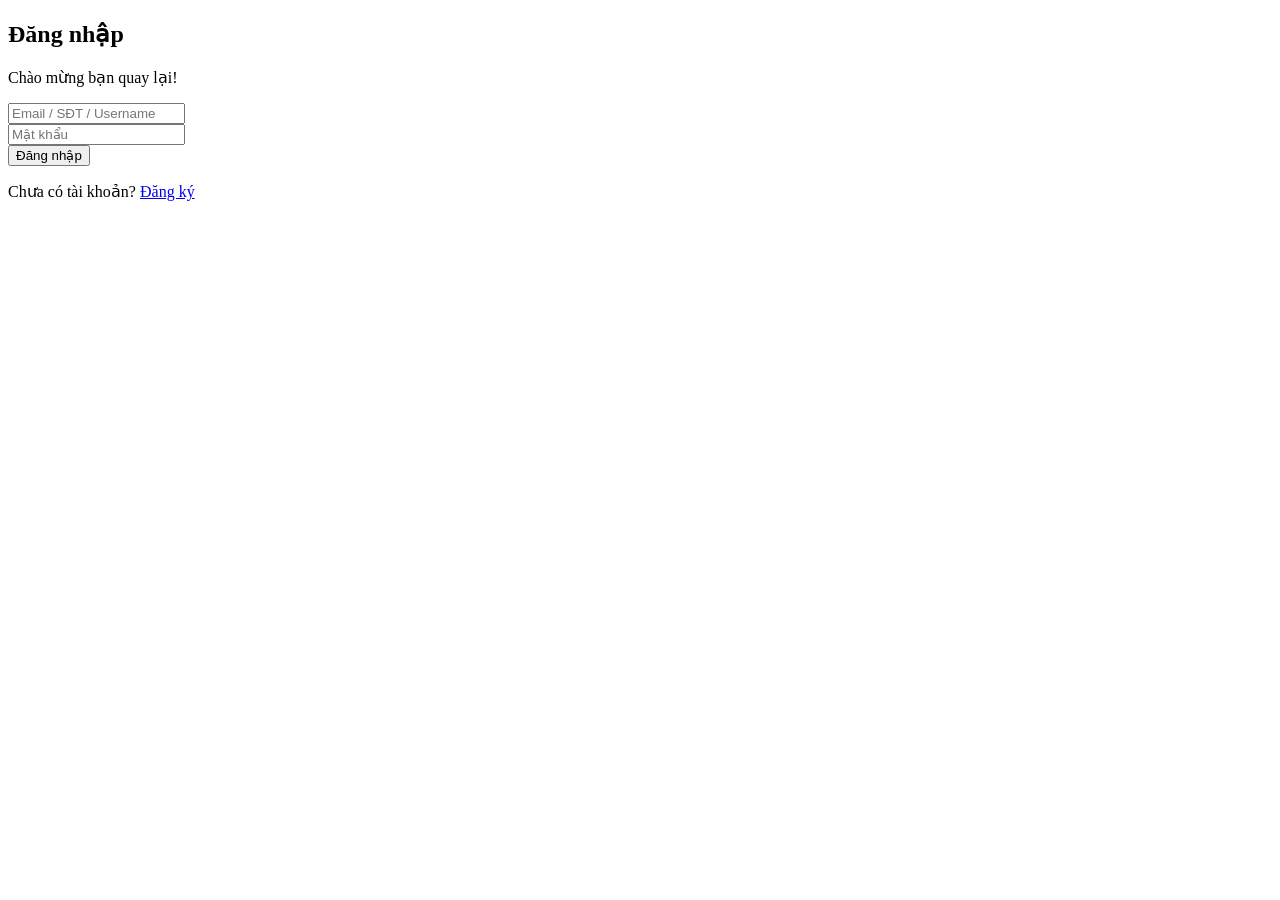
==== index.html @ ab5e964a "Create index.html ." ====
<!DOCTYPE html>
<html lang="vi">
<head>
  <meta charset="UTF-8">
  <meta name="viewport" content="width=device-width, initial-scale=1.0">
  <title>Đăng nhập</title>
  <link rel="stylesheet" href="style.css">
</head>
<body>

<div class="container">

  <h2>Đăng nhập</h2>
  <p class="sub-title">Chào mừng bạn quay lại!</p>

  <form>
    <div class="input-box">
      <input type="text" placeholder="Email / SĐT / Username" required>
    </div>

    <div class="input-box">
      <input type="password" placeholder="Mật khẩu" required>
    </div>

    <button class="btn">Đăng nhập</button>
  </form>

  <p class="link-text">
    Chưa có tài khoản? <a href="register.html">Đăng ký</a>
  </p>

</div>

</body>
        </html>
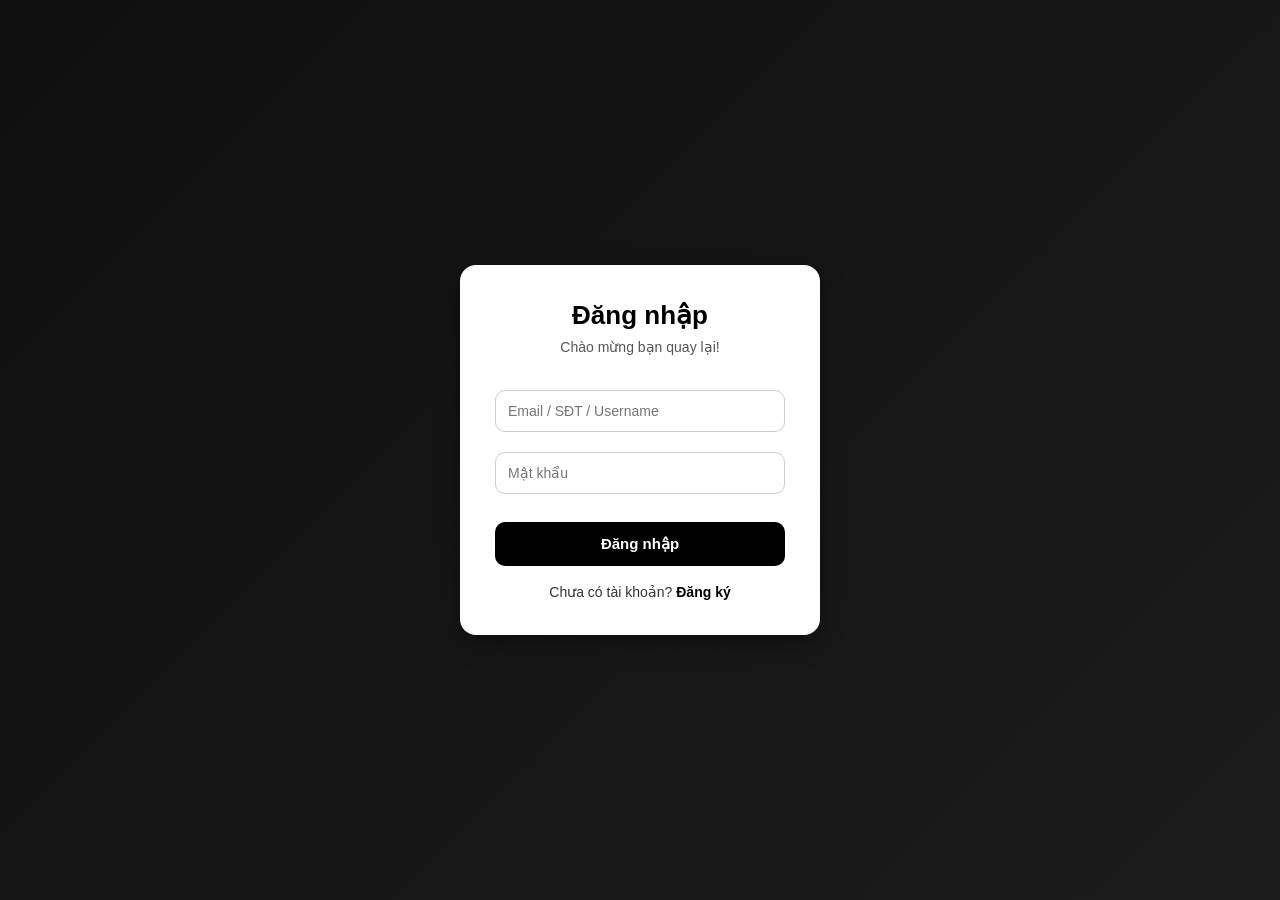
==== commit 476e78d2: "Update index.html ." ====
--- a/index.html
+++ b/index.html
@@ -8,28 +8,28 @@
 </head>
 <body>
 
-<div class="container">
+  <div class="container">
 
-  <h2>Đăng nhập</h2>
-  <p class="sub-title">Chào mừng bạn quay lại!</p>
+    <h2>Đăng nhập</h2>
+    <p class="sub-title">Chào mừng bạn quay lại!</p>
 
-  <form>
-    <div class="input-box">
-      <input type="text" placeholder="Email / SĐT / Username" required>
-    </div>
+    <form action="#" method="POST">
+      <div class="input-box">
+        <input type="text" placeholder="Email / SĐT / Username" required>
+      </div>
 
-    <div class="input-box">
-      <input type="password" placeholder="Mật khẩu" required>
-    </div>
+      <div class="input-box">
+        <input type="password" placeholder="Mật khẩu" required>
+      </div>
 
-    <button class="btn">Đăng nhập</button>
-  </form>
+      <button type="submit" class="btn">Đăng nhập</button>
+    </form>
 
-  <p class="link-text">
-    Chưa có tài khoản? <a href="register.html">Đăng ký</a>
-  </p>
+    <p class="link-text">
+      Chưa có tài khoản? <a href="register.html">Đăng ký</a>
+    </p>
 
-</div>
+  </div>
 
 </body>
-        </html>
+</html>
--- a/style.css
+++ b/style.css
@@ -0,0 +1,146 @@
+* {
+  margin: 0;
+  padding: 0;
+  box-sizing: border-box;
+  font-family: Arial, sans-serif;
+}
+
+body {
+  background: linear-gradient(135deg, #0f0f0f, #1c1c1c);
+  color: #fff;
+  display: flex;
+  justify-content: center;
+  align-items: center;
+  height: 100vh;
+}
+
+/* Khung chính */
+.container {
+  background: #ffffff;
+  color: #000;
+  padding: 35px;
+  border-radius: 16px;
+  width: 360px;
+  text-align: center;
+  box-shadow: 0px 8px 25px rgba(0, 0, 0, 0.4);
+  animation: fadeIn 0.5s ease-in-out;
+}
+
+/* Hiệu ứng xuất hiện */
+@keyframes fadeIn {
+  from {
+    opacity: 0;
+    transform: translateY(15px);
+  }
+  to {
+    opacity: 1;
+    transform: translateY(0);
+  }
+}
+
+h2 {
+  font-size: 26px;
+  margin-bottom: 8px;
+}
+
+.sub-title {
+  font-size: 14px;
+  color: #555;
+  margin-bottom: 25px;
+}
+
+/* Input */
+input {
+  width: 100%;
+  padding: 12px;
+  margin: 10px 0;
+  border: 1px solid #ccc;
+  border-radius: 10px;
+  font-size: 14px;
+  transition: 0.3s;
+}
+
+input:focus {
+  border-color: black;
+  outline: none;
+  box-shadow: 0px 0px 6px rgba(0, 0, 0, 0.3);
+}
+
+/* OTP row */
+.otp-row {
+  display: flex;
+  gap: 8px;
+  margin: 10px 0;
+}
+
+.otp-row input {
+  flex: 1;
+  margin: 0;
+}
+
+/* Button OTP */
+.otp-btn {
+  width: 90px;
+  padding: 12px;
+  background: #444;
+  color: white;
+  border: none;
+  border-radius: 10px;
+  cursor: pointer;
+  font-size: 13px;
+  transition: 0.3s;
+}
+
+.otp-btn:hover {
+  background: #222;
+}
+
+/* Button chính */
+.btn {
+  width: 100%;
+  padding: 13px;
+  background: black;
+  color: white;
+  border: none;
+  border-radius: 10px;
+  margin-top: 18px;
+  cursor: pointer;
+  font-size: 15px;
+  font-weight: bold;
+  transition: 0.3s;
+}
+
+.btn:hover {
+  background: #333;
+  transform: scale(1.02);
+}
+
+/* Link */
+.link-text {
+  margin-top: 18px;
+  font-size: 14px;
+  color: #333;
+}
+
+.link-text a {
+  text-decoration: none;
+  color: black;
+  font-weight: bold;
+}
+
+.link-text a:hover {
+  text-decoration: underline;
+}
+
+/* Responsive */
+@media (max-width: 400px) {
+  .container {
+    width: 92%;
+    padding: 25px;
+  }
+
+  .otp-btn {
+    width: 80px;
+    font-size: 12px;
+  }
+  }
